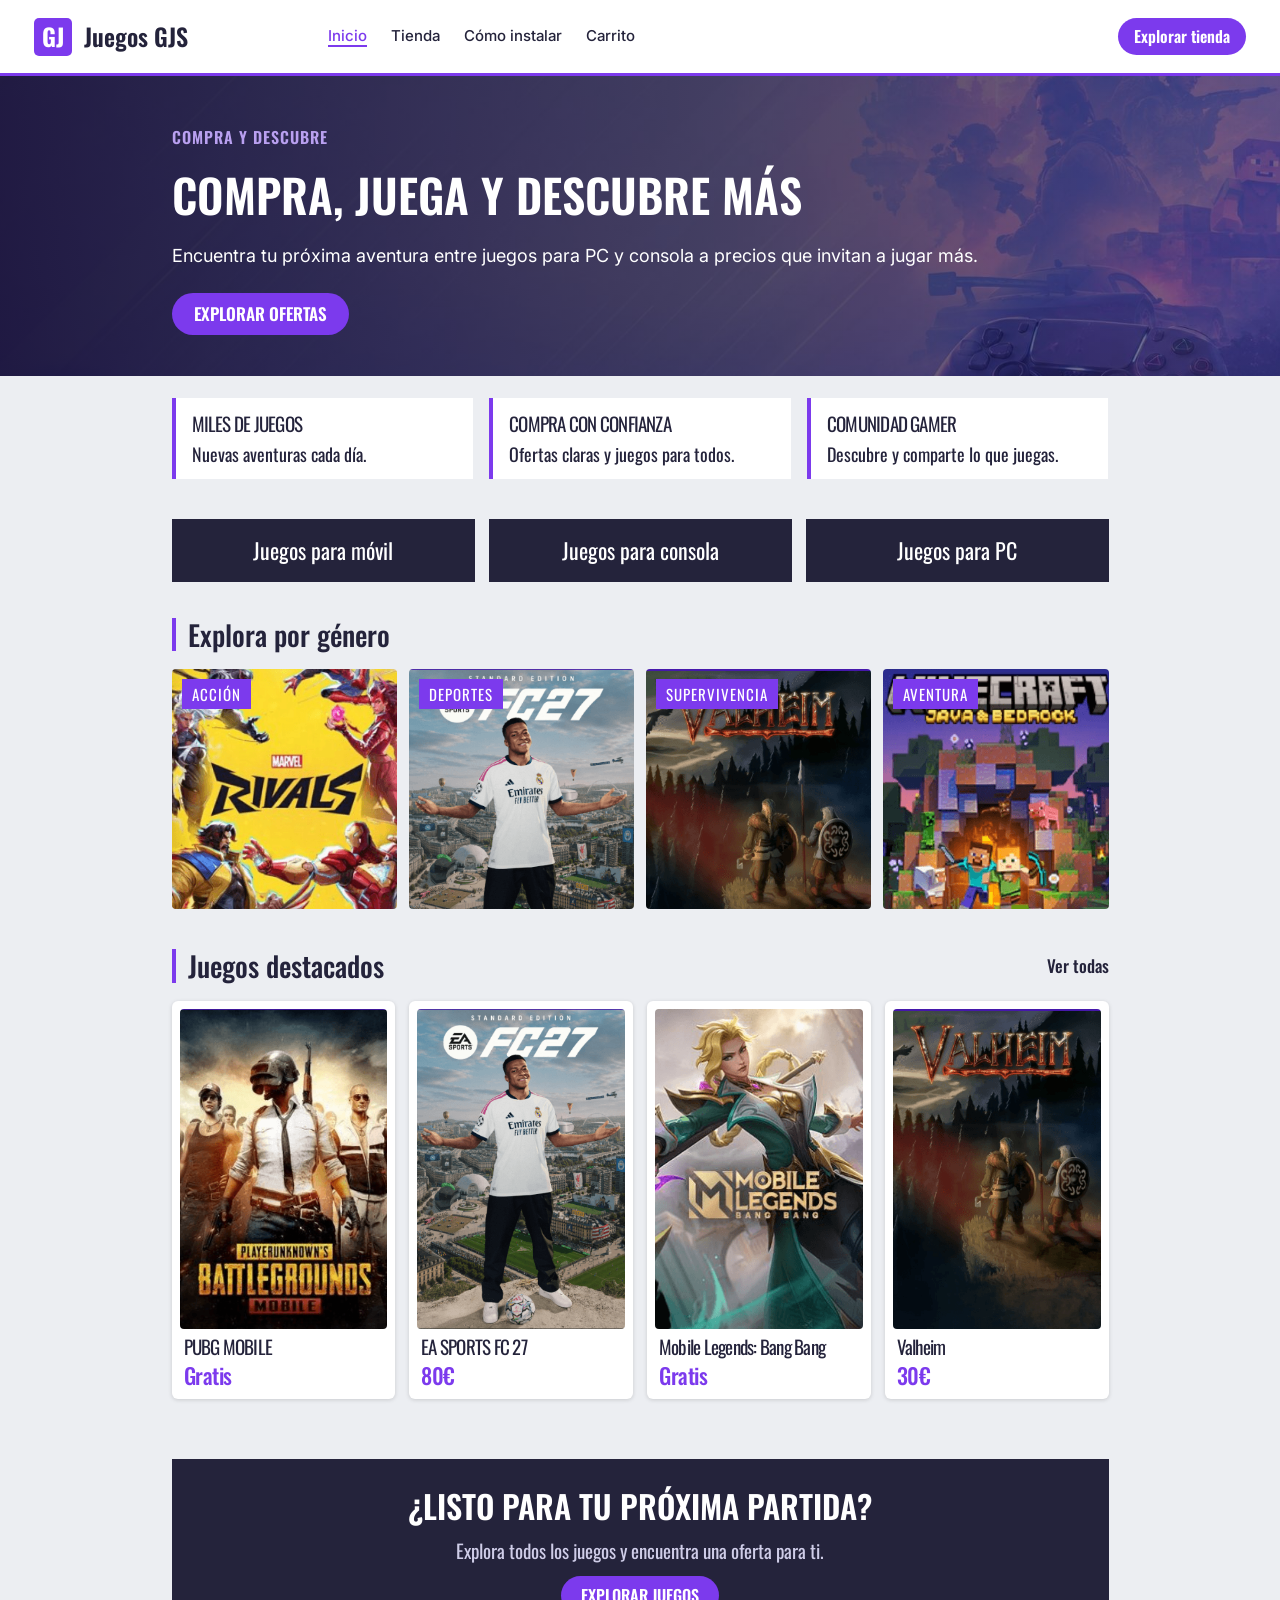
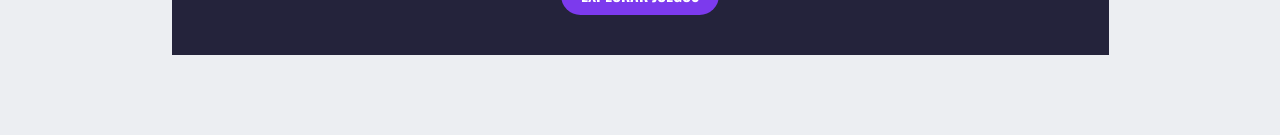
==== index.html @ 63f69f11 "Web Prueba Completa" ====
<!DOCTYPE html>
<html lang="es">
<head>
  <meta charset="UTF-8">
  <meta name="viewport" content="width=device-width, initial-scale=1.0">
  <title>Game / Drop — videojuegos a mejor precio</title>
  <link rel="preconnect" href="https://fonts.googleapis.com">
  <link rel="preconnect" href="https://fonts.gstatic.com" crossorigin>
  <link href="https://fonts.googleapis.com/css2?family=Inter:wght@400;500&family=Oswald:wght@400;500;600;700&display=swap" rel="stylesheet">
  <link rel="stylesheet" href="styles.css?v=2">
</head>
<body>


  <nav class="nav">
    <a href="index.html" class="logo">
      <span class="logo-icon">GJ</span>
      <span class="logo-text">Juegos GJS</span>
    </a>
    <div class="nav-links">
      <a href="index.html" class="active">Inicio</a>
      <a href="tienda.html">Tienda</a>
      <a href="#">Cómo instalar</a>
      <a href="#">Carrito</a>
    </div>
    <a href="tienda.html" class="btn btn-nav">Explorar tienda</a>
  </nav>


  <header class="hero">
    <div class="container">
      <p class="hero-label">COMPRA Y DESCUBRE</p>
      <h1>COMPRA, JUEGA Y DESCUBRE MÁS</h1>
      <p class="hero-text">Encuentra tu próxima aventura entre juegos para PC y consola a precios que invitan a jugar más.</p>
      <a href="tienda.html" class="btn btn-hero">EXPLORAR OFERTAS</a>
    </div>
  </header>

  <main class="container">


    <section class="features">
      <div class="feature feature-1">
        <h3>MILES DE JUEGOS</h3>
        <p>Nuevas aventuras cada día.</p>
      </div>
      <div class="feature feature-2">
        <h3>COMPRA CON CONFIANZA</h3>
        <p>Ofertas claras y juegos para todos.</p>
      </div>
      <div class="feature feature-3">
        <h3>COMUNIDAD GAMER</h3>
        <p>Descubre y comparte lo que juegas.</p>
      </div>
    </section>


    <section class="platforms">
      <a href="juego-pubg-mobile.html" class="platform"><h2>Juegos para móvil</h2></a>
      <a href="juego-pubg-mobile.html" class="platform"><h2>Juegos para consola</h2></a>
      <a href="juego-pubg-mobile.html" class="platform"><h2>Juegos para PC</h2></a>
    </section>


    <section class="genres">
      <h2 class="section-title">Explora por género</h2>
      <div class="genre-grid">
        <a href="juego-pubg-mobile.html" class="genre">
          <img src="img/accion.png" alt="Marvel Rivals">
          <mark>ACCIÓN</mark>
        </a>
        <a href="juego-pubg-mobile.html" class="genre">
          <img src="img/fc27.png" alt="EA Sports FC 27" class="top">
          <mark>DEPORTES</mark>
        </a>
        <a href="juego-pubg-mobile.html" class="genre">
          <img src="img/valheim.png" alt="Valheim" class="top">
          <mark>SUPERVIVENCIA</mark>
        </a>
        <a href="juego-pubg-mobile.html" class="genre">
          <img src="img/minecraft.png" alt="Minecraft" class="top">
          <mark>AVENTURA</mark>
        </a>
      </div>
    </section>

    <section class="featured">
      <div class="section-head">
        <h2 class="section-title">Juegos destacados</h2>
        <a href="tienda.html" class="see-all">Ver todas</a>
      </div>
      <div class="game-grid">
        <a href="juego-pubg-mobile.html" class="game">
          <img src="img/pubg.png" alt="PUBG Mobile">
          <h3>PUBG MOBILE</h3>
          <p>Gratis</p>
        </a>
        <a href="juego-pubg-mobile.html" class="game">
          <img src="img/fc27.png" alt="EA Sports FC 27">
          <h3>EA SPORTS FC 27</h3>
          <p>80€</p>
        </a>
        <a href="juego-pubg-mobile.html" class="game">
          <img src="img/mobile-legends.png" alt="Mobile Legends: Bang Bang">
          <h3>Mobile Legends: Bang Bang</h3>
          <p>Gratis</p>
        </a>
        <a href="juego-pubg-mobile.html" class="game">
          <img src="img/valheim.png" alt="Valheim">
          <h3>Valheim</h3>
          <p>30€</p>
        </a>
      </div>
    </section>

    <section class="cta">
      <h2>¿LISTO PARA TU PRÓXIMA PARTIDA?</h2>
      <p>Explora todos los juegos y encuentra una oferta para ti.</p>
      <a href="tienda.html" class="btn btn-cta">EXPLORAR JUEGOS</a>
    </section>

  </main>

</body>
</html>
---- styles.css ----
* {
  margin: 0;
  padding: 0;
  box-sizing: border-box;
}

body {
  background: #dde3e9;
  color: #24233b;
  font-family: "Oswald", sans-serif;
  line-height: 1.2;
}

a {
  color: inherit;
  text-decoration: none;
}

img {
  display: block;
  width: 100%;
  object-fit: cover;
  border-radius: 4px;
}

.container {
  max-width: 1009px;
  margin: 0 auto;
  padding: 0 36px;
}

.btn {
  display: inline-block;
  background: #7c3aed;
  color: #fff;
  font-family: "Oswald", sans-serif;
  font-weight: 600;
}

.btn:hover {
  background: #6d28d9;
  text-decoration: underline;
}

.btn-nav {
  padding: 9px 16px;
  font-size: 16px;
  border-radius: 4px;
}

.btn-hero {
  padding: 11px 22px;
  font-size: 17px;
  border-radius: 3px;
}

.btn-cta {
  padding: 10px 20px;
  font-size: 16px;
  border-radius: 3px;
}

.nav {
  height: 76px;
  padding: 0 34px;
  background: #eceff3;
  border-bottom: 1px solid #cfd5dc;
  display: flex;
  align-items: center;
  justify-content: space-between;
}

.logo {
  display: flex;
  align-items: center;
  gap: 12px;
}

.logo-icon {
  width: 38px;
  height: 38px;
  background: #7c3aed;
  color: #fff;
  border-radius: 5px;
  font-size: 24px;
  font-weight: 700;
  display: flex;
  align-items: center;
  justify-content: center;
}

.logo-text {
  font-size: 24px;
  font-weight: 600;
}

.nav-links {
  display: flex;
  gap: 24px;
  margin-left: 140px;
  margin-right: auto;
}

.nav-links a {
  font-family: "Inter", sans-serif;
  font-size: 15px;
  font-weight: 500;
}

.nav-links a.active,
.nav-links a:hover {
  color: #7c3aed;
}

.hero {
  height: 330px;
  padding-top: 56px;
  background: url("img/hero.jpg") center / cover no-repeat;
  color: #fff;
}

.hero-label {
  color: #b9a0f0;
  font-size: 16px;
  font-weight: 600;
  letter-spacing: 1px;
}

.hero h1 {
  margin-top: 22px;
  font-size: 54px;
  font-weight: 700;
  line-height: 1.1;
}

.hero-text {
  margin-top: 22px;
  font-family: "Inter", sans-serif;
  font-size: 18px;
  line-height: 1.6;
}

.btn-hero {
  margin-top: 22px;
}

.features {
  margin-top: 22px;
  display: grid;
  grid-template-columns: repeat(3, 1fr);
  gap: 14px;
}

.feature {
  padding: 14px 16px;
  border: 1px solid #8a7fb8;
  border-radius: 4px;
}

.feature h3 {
  font-size: 19px;
  font-weight: 400;
  line-height: 1.25;
  letter-spacing: -0.76px;
}

.feature p {
  margin-top: 8px;
  font-size: 18px;
}

.platforms {
  margin-top: 40px;
  display: grid;
  grid-template-columns: repeat(3, 1fr);
  gap: 14px;
}

.platform {
  padding: 18px 20px;
  border: 1px solid #555;
  border-radius: 4px;
}

.platform h2 {
  font-size: 24px;
  font-weight: 500;
}

.section-title {
  font-size: 28px;
  font-weight: 600;
}

.genres {
  margin-top: 36px;
}

.genre-grid {
  margin-top: 18px;
  display: grid;
  grid-template-columns: repeat(4, 1fr);
  gap: 12px;
}

.genre {
  position: relative;
}

.genre img {
  height: 280px;
}

.genre img.top {
  object-position: 50% 0%;
}

.genre mark {
  position: absolute;
  left: 10px;
  bottom: 10px;
  padding: 6px 10px;
  background: #333b47;
  color: #fff;
  font-size: 20px;
  font-weight: 500;
}

.featured {
  margin-top: 40px;
}

main.container {
  padding-bottom: 80px;
}

.section-head {
  display: flex;
  justify-content: space-between;
  align-items: center;
}

.see-all {
  font-size: 17px;
  font-weight: 500;
}

.game-grid {
  margin-top: 18px;
  display: grid;
  grid-template-columns: repeat(4, 1fr);
  gap: 20px 14px;
}

.game img {
  height: 350px;
}

.game h3 {
  margin-top: 6px;
  font-size: 19px;
  font-weight: 400;
  line-height: 1.25;
  letter-spacing: -0.76px;
}

.game p {
  margin-top: 4px;
  font-size: 22px;
  font-weight: 500;
  line-height: 1.1;
  letter-spacing: -0.46px;
}

.cta {
  margin-top: 60px;
  padding: 28px 30px 40px;
  background: #e6e0f5;
  border: 1px solid #d0cbe3;
  border-radius: 4px;
}

.cta h2 {
  font-size: 32px;
  font-weight: 600;
}

.cta p {
  margin: 14px 0;
  color: #5d6074;
  font-size: 19px;
}

.box {
  background: #fff;
  border: 1px solid #cdd1da;
  border-radius: 4px;
}

.shop {
  padding-top: 38px;
}

.page-title {
  font-size: 25px;
  font-weight: 600;
  letter-spacing: -1px;
}

.page-subtitle {
  margin-top: 18px;
  color: #5d6074;
  font-size: 18px;
}

.search {
  display: block;
  width: 100%;
  margin-top: 18px;
  padding: 10px 14px;
  background: #fff;
  border: 1px solid #c4c8d2;
  border-radius: 3px;
  color: #24233b;
  font-family: "Oswald", sans-serif;
  font-size: 18px;
  line-height: 24px;
  outline: none;
}

.search::placeholder {
  color: #6b6d80;
}

.shop-layout {
  margin-top: 18px;
  display: grid;
  grid-template-columns: 220px 1fr;
  gap: 18px;
  align-items: start;
}

.filters .box {
  padding: 14px;
  margin-bottom: 14px;
}

.filters h3 {
  font-size: 18px;
  font-weight: 600;
}

.filters select {
  width: 100%;
  height: 40px;
  margin-top: 10px;
  padding: 0 10px;
  background: #e4e8ef;
  border: 1px solid rgba(136, 136, 136, 0.1);
  border-radius: 3px;
  color: #24233b;
  font-family: "Inter", sans-serif;
  font-size: 14px;
  font-weight: 500;
}

.filters p {
  margin-top: 12px;
  color: #5d6074;
  font-size: 18px;
  line-height: 1.8;
}

.shop-grid {
  margin-top: 0;
  grid-template-columns: repeat(3, 1fr);
  gap: 18px 14px;
}

.shop-grid .game img {
  height: 360px;
}

.detail {
  padding-top: 31px;
}

.breadcrumb {
  display: inline-block;
  font-size: 16px;
  font-weight: 500;
  line-height: 24px;
}

.detail-top {
  margin-top: 24px;
  display: grid;
  grid-template-columns: 334px 1fr;
  gap: 34px;
  align-items: start;
}

.cover {
  height: 460px;
  border-radius: 4px;
}

.detail-info {
  padding: 22px;
  background: #eceff3;
  border: 1px solid #cdd1da;
  border-radius: 4px;
}

.platform-label {
  color: #7c3aed;
  font-size: 18px;
  font-weight: 500;
}

.detail-info h1 {
  margin-top: 16px;
  font-size: 40px;
  font-weight: 600;
  line-height: 1.15;
}

.price {
  margin-top: 15px;
  font-size: 23px;
  font-weight: 600;
  line-height: 1.1;
  letter-spacing: -0.46px;
}

.btn-block {
  display: block;
  margin-top: 16px;
  padding: 10px;
  border-radius: 3px;
  font-size: 17px;
  text-align: center;
}

.description {
  margin-top: 22px;
  padding: 22px;
}

.description h2 {
  font-size: 27px;
  font-weight: 600;
}

.description p {
  margin-top: 13px;
  color: #5d6074;
  font-family: "Inter", sans-serif;
  font-size: 16px;
  line-height: 1.6;
}

.specs {
  margin-top: 22px;
  display: grid;
  grid-template-columns: 1fr 1fr;
  gap: 14px;
}

.specs .box {
  padding: 16px 18px;
}

.specs h3 {
  color: #5d6074;
  font-size: 17px;
  font-weight: 600;
}

.specs p {
  margin-top: 9px;
  font-size: 21px;
  font-weight: 500;
}

.more {
  margin-top: 30px;
}

.more h2 {
  font-size: 28px;
  font-weight: 600;
}

.more .game-grid {
  margin-top: 17px;
}

body {
  background: #eceef2;
}

.btn,
.btn-nav,
.btn-hero,
.btn-cta,
.btn-block {
  border-radius: 999px;
}

.nav {
  background: #fff;
  border-bottom: 3px solid #7c3aed;
}

.nav-links a.active {
  border-bottom: 2px solid #7c3aed;
}

.hero {
  height: 300px;
  padding-top: 52px;
  background-image: linear-gradient(90deg, rgba(20, 10, 50, 0.85), rgba(20, 10, 50, 0.25)), url("img/hero.jpg");
}

.hero h1 {
  font-size: 46px;
  font-weight: 600;
}

.features {
  gap: 16px;
}

.feature {
  background: #fff;
  border: none;
  border-left: 4px solid #7c3aed;
  border-radius: 0;
}

.platform {
  background: #24233b;
  color: #fff;
  border: none;
  border-radius: 0;
  text-align: center;
}

.platform h2 {
  font-size: 22px;
  font-weight: 400;
}

.platform:hover {
  background: #7c3aed;
}

.section-title {
  font-weight: 500;
  border-left: 4px solid #7c3aed;
  padding-left: 12px;
}

.genre img {
  height: 240px;
}

.genre mark {
  top: 10px;
  bottom: auto;
  background: #7c3aed;
  font-size: 15px;
  font-weight: 400;
  letter-spacing: 1px;
}

.game {
  display: block;
  padding: 8px 8px 12px;
  background: #fff;
  border-radius: 6px;
  box-shadow: 0 1px 4px rgba(0, 0, 0, 0.15);
}

.game img {
  height: 320px;
}

.shop-grid .game img {
  height: 320px;
}

.game h3,
.game p {
  padding: 0 4px;
}

.game p {
  color: #7c3aed;
}

.cta {
  background: #24233b;
  border: none;
  border-radius: 0;
  color: #fff;
  text-align: center;
}

.cta p {
  color: #cfcde8;
}

.box {
  border: none;
  box-shadow: 0 1px 4px rgba(0, 0, 0, 0.12);
}

.detail-info {
  background: #fff;
  border: none;
  border-radius: 0;
  box-shadow: 0 1px 4px rgba(0, 0, 0, 0.12);
}

.detail-info .price {
  color: #7c3aed;
}

.cover {
  border-radius: 0;
}

.search {
  border-radius: 999px;
  padding-left: 20px;
}
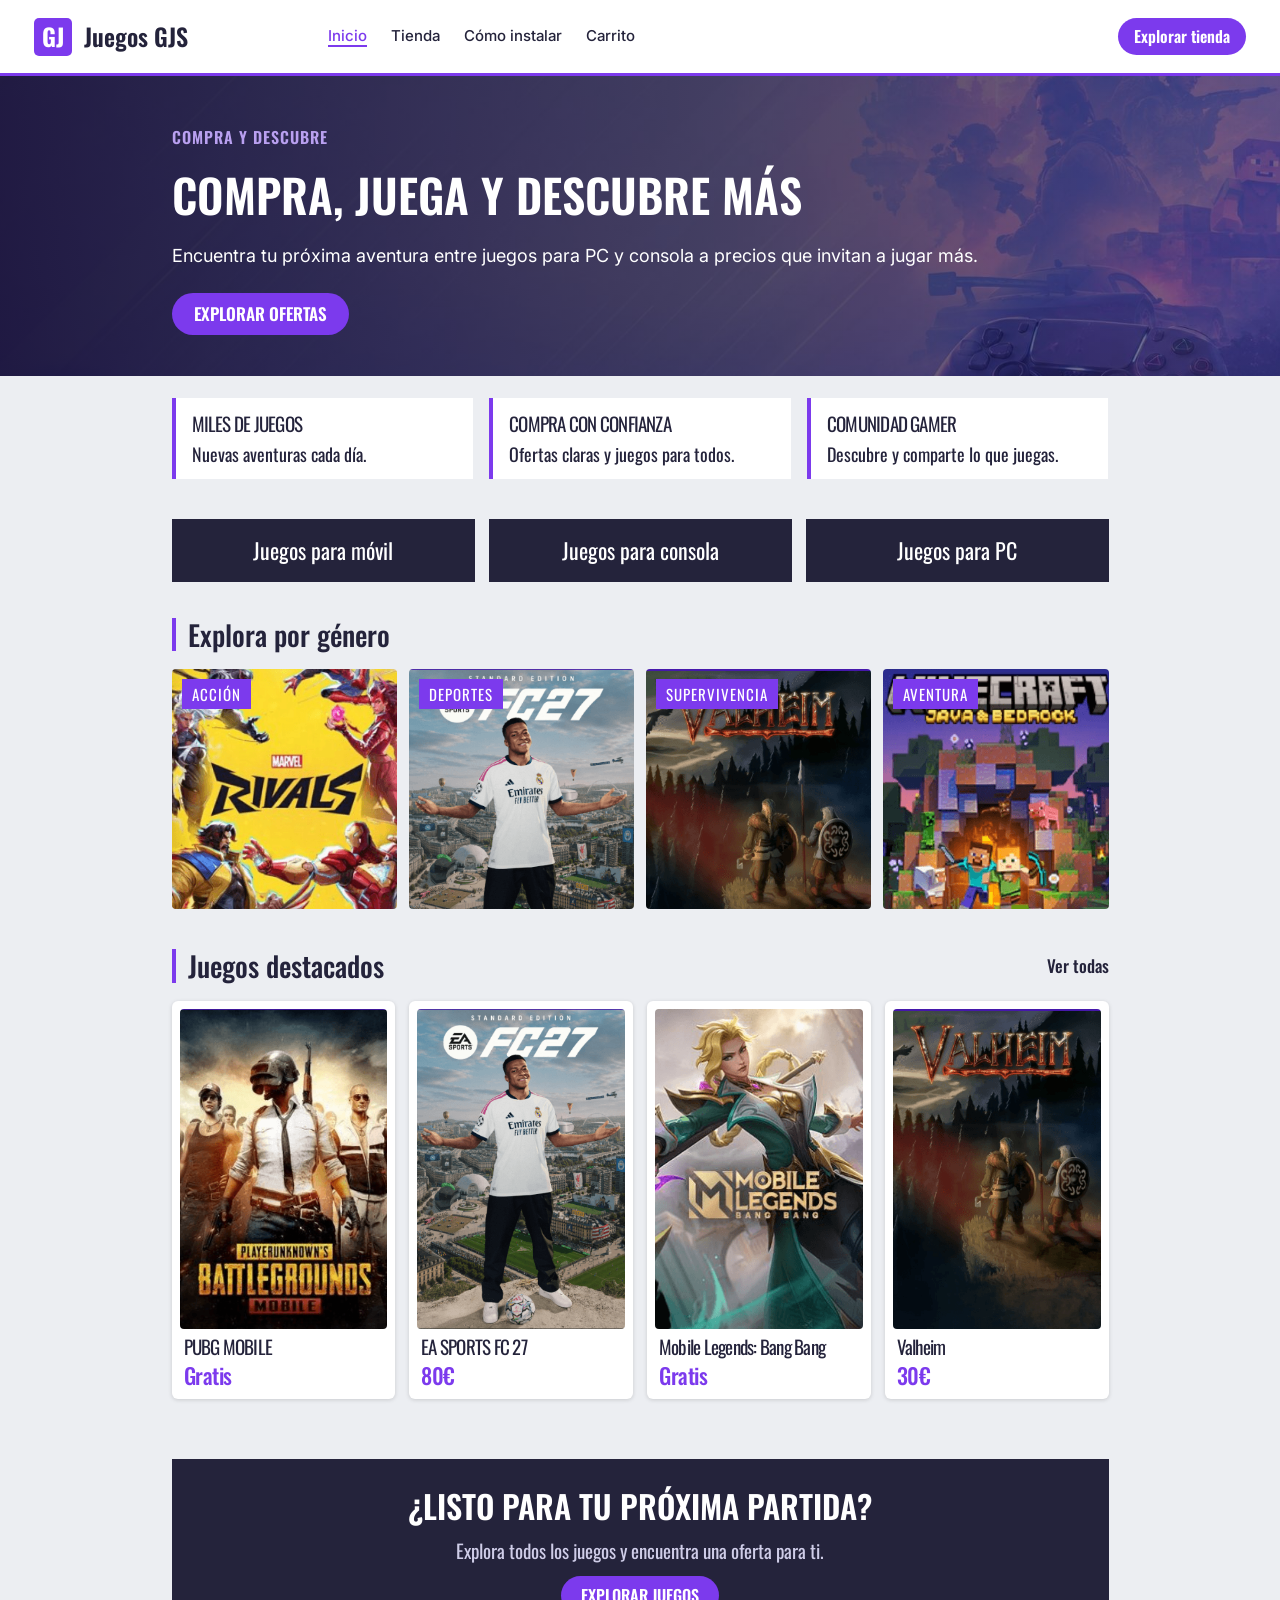
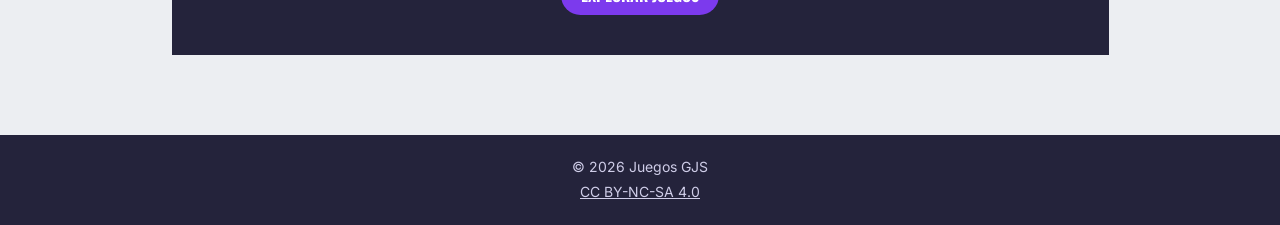
==== commit 460aca9d: "Añade footer con licencia CC, favicon y logo" ====
--- a/index.html
+++ b/index.html
@@ -8,6 +8,8 @@
   <link rel="preconnect" href="https://fonts.gstatic.com" crossorigin>
   <link href="https://fonts.googleapis.com/css2?family=Inter:wght@400;500&family=Oswald:wght@400;500;600;700&display=swap" rel="stylesheet">
   <link rel="stylesheet" href="styles.css?v=2">
+  <link rel="icon" href="favicon.ico" sizes="any">
+  <link rel="icon" href="img/logo.svg" type="image/svg+xml">
 </head>
 <body>
 
@@ -121,5 +123,12 @@
 
   </main>
 
+  <footer class="footer">
+    <p>&copy; 2026 Juegos GJS</p>
+    <p class="license">
+      <a href="https://creativecommons.org/licenses/by-nc-sa/4.0/" target="_blank" rel="license noopener noreferrer">CC BY-NC-SA 4.0</a>
+    </p>
+  </footer>
+
 </body>
 </html>
--- a/styles.css
+++ b/styles.css
@@ -636,3 +636,20 @@
   border-radius: 999px;
   padding-left: 20px;
 }
+
+.footer {
+  padding: 24px 36px;
+  background: #24233b;
+  color: #cfcde8;
+  font-family: "Inter", sans-serif;
+  font-size: 14px;
+  text-align: center;
+}
+
+.footer .license {
+  margin-top: 8px;
+}
+
+.footer a {
+  text-decoration: underline;
+}
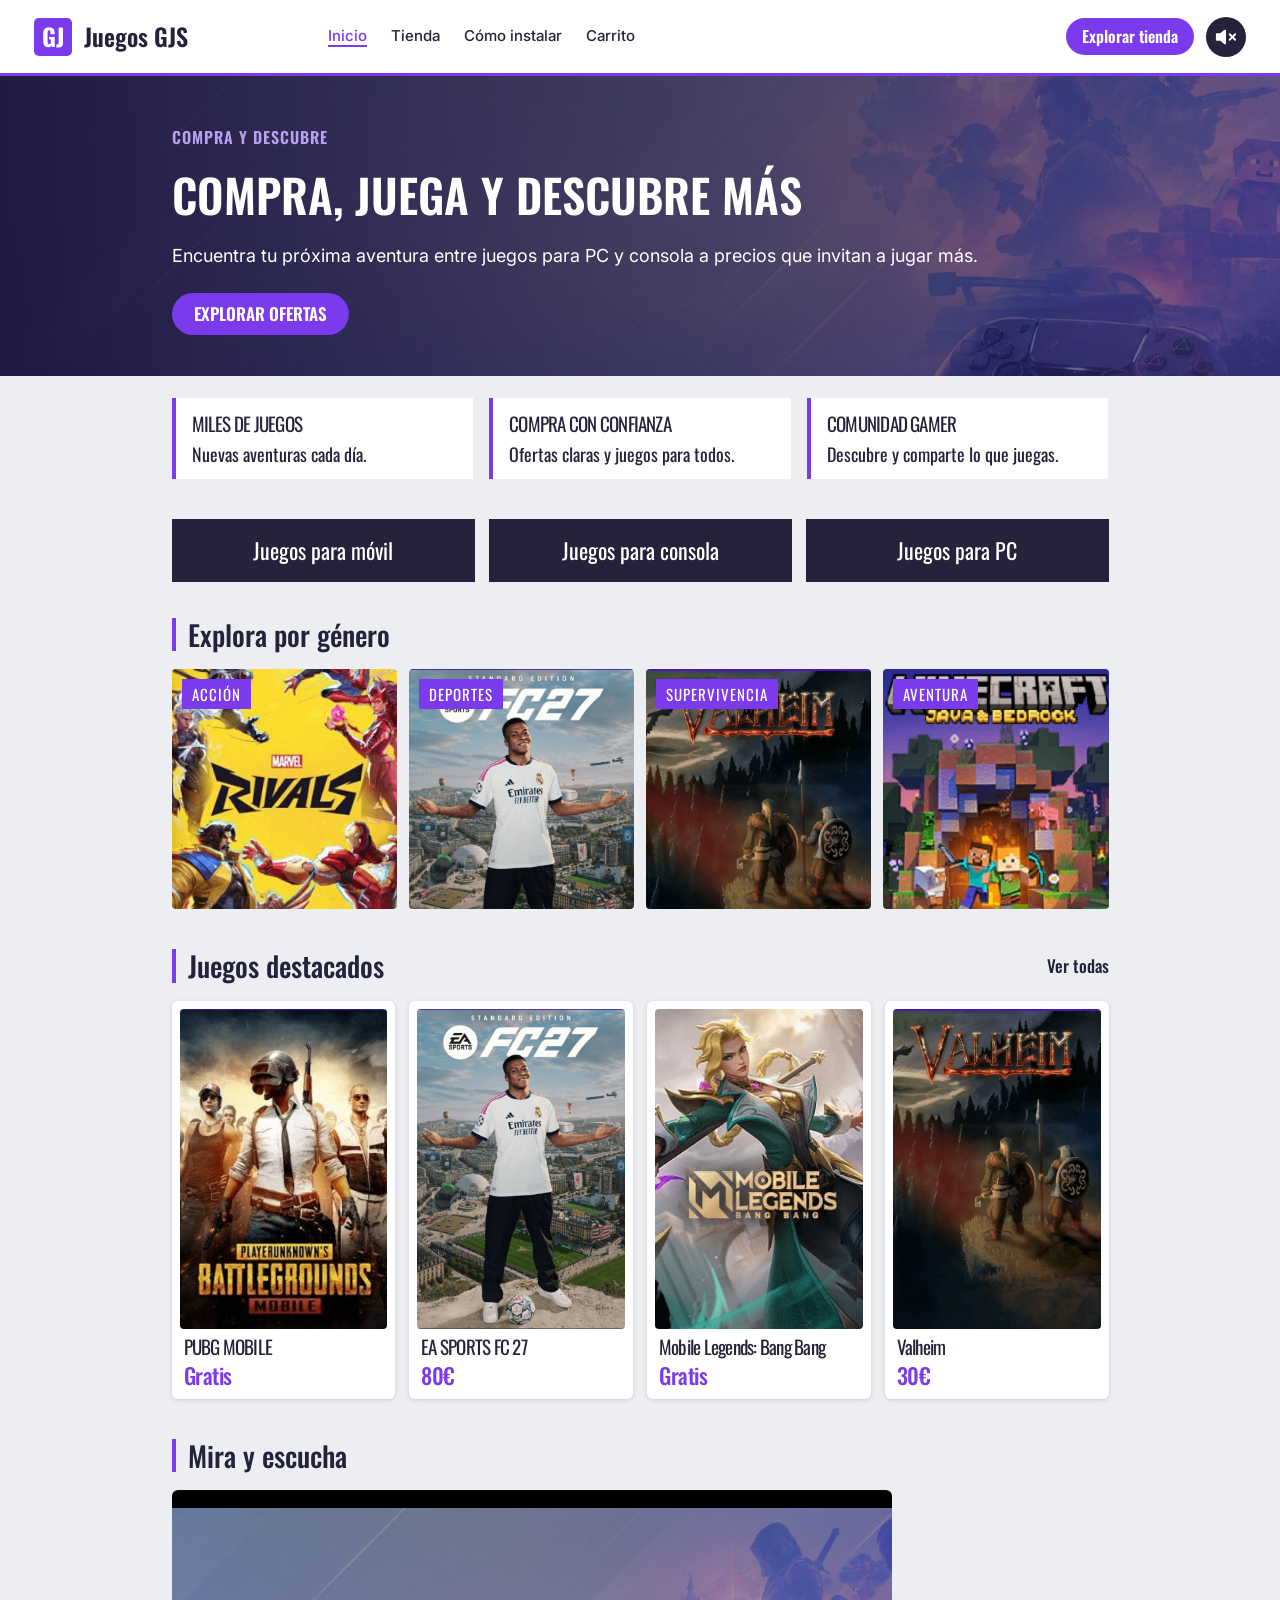
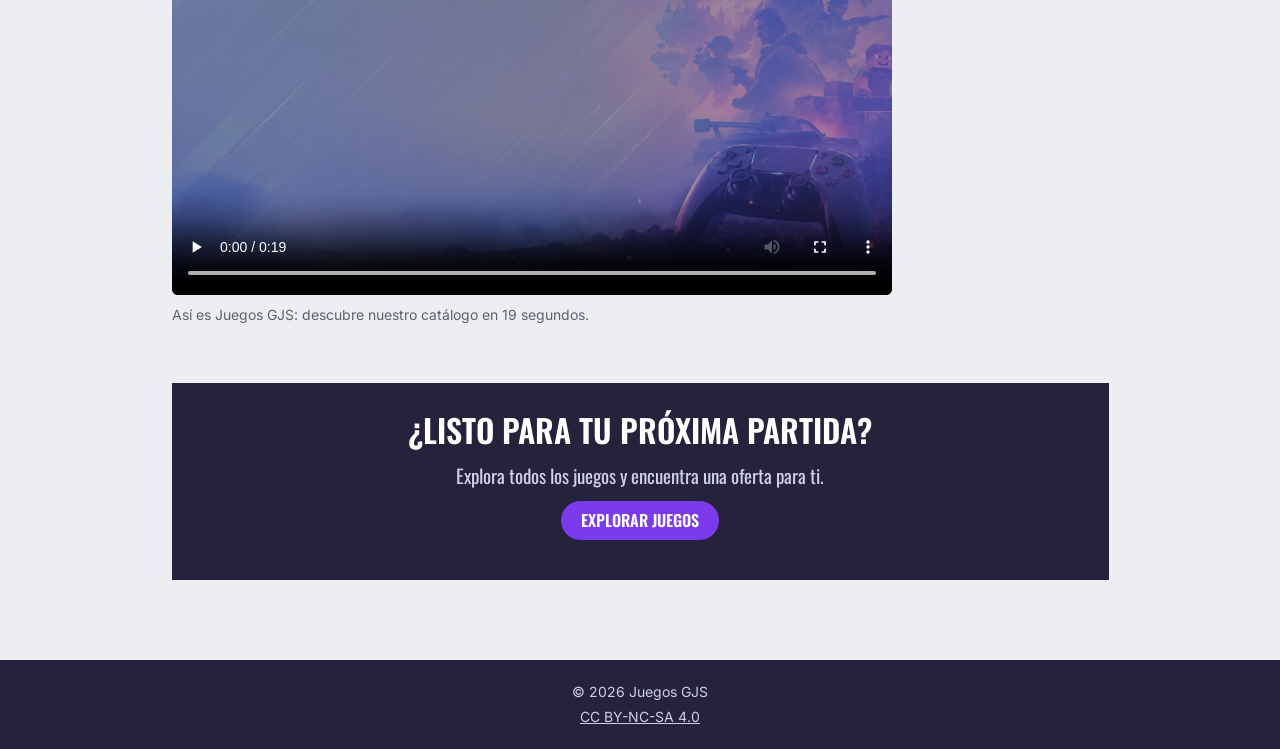
==== commit 81e46075: "Práctica 6: multimedia (vídeo y música con botón) y diseño responsive" ====
--- a/index.html
+++ b/index.html
@@ -7,7 +7,7 @@
   <link rel="preconnect" href="https://fonts.googleapis.com">
   <link rel="preconnect" href="https://fonts.gstatic.com" crossorigin>
   <link href="https://fonts.googleapis.com/css2?family=Inter:wght@400;500&family=Oswald:wght@400;500;600;700&display=swap" rel="stylesheet">
-  <link rel="stylesheet" href="styles.css?v=2">
+  <link rel="stylesheet" href="styles.css?v=3">
   <link rel="icon" href="favicon.ico" sizes="any">
   <link rel="icon" href="img/logo.svg" type="image/svg+xml">
 </head>
@@ -26,6 +26,16 @@
       <a href="#">Carrito</a>
     </div>
     <a href="tienda.html" class="btn btn-nav">Explorar tienda</a>
+    <button class="music-toggle" id="music-toggle" type="button" aria-pressed="false" aria-label="Activar música">
+      <svg viewBox="0 0 24 24" width="22" height="22" fill="none" stroke="currentColor" stroke-width="2" stroke-linecap="round" stroke-linejoin="round" aria-hidden="true">
+        <path d="M11 5 6 9H2v6h4l5 4z" fill="currentColor"/>
+        <g class="wave"><path d="M15.5 8.5a5 5 0 0 1 0 7"/><path d="M19 5a10 10 0 0 1 0 14"/></g>
+        <g class="mute"><path d="m16 9 6 6"/><path d="m22 9-6 6"/></g>
+      </svg>
+    </button>
+    <audio id="bg-music" loop preload="none">
+      <source src="media/musica-ambiental.mp3" type="audio/mpeg">
+    </audio>
   </nav>
 
 
@@ -115,6 +125,20 @@
       </div>
     </section>
 
+    <section class="media">
+      <h2 class="section-title">Mira y escucha</h2>
+      <div class="media-grid media-single">
+        <figure class="media-item">
+          <video controls preload="metadata" poster="img/hero.jpg">
+            <source src="media/presentacion.webm" type="video/webm">
+            <source src="media/presentacion.mp4" type="video/mp4">
+            Tu navegador no soporta vídeo HTML5.
+          </video>
+          <figcaption>Así es Juegos GJS: descubre nuestro catálogo en 19 segundos.</figcaption>
+        </figure>
+      </div>
+    </section>
+
     <section class="cta">
       <h2>¿LISTO PARA TU PRÓXIMA PARTIDA?</h2>
       <p>Explora todos los juegos y encuentra una oferta para ti.</p>
@@ -130,5 +154,6 @@
     </p>
   </footer>
 
+  <script src="music.js"></script>
 </body>
 </html>
--- a/styles.css
+++ b/styles.css
@@ -653,3 +653,206 @@
 .footer a {
   text-decoration: underline;
 }
+
+/* Multimedia */
+.media {
+  margin-top: 40px;
+}
+
+.media-grid {
+  margin-top: 18px;
+  display: grid;
+  grid-template-columns: 2fr 1fr;
+  gap: 20px;
+}
+
+.media-item video {
+  width: 100%;
+  aspect-ratio: 16 / 9;
+  background: #000;
+  border-radius: 6px;
+}
+
+.media-item figcaption {
+  margin-top: 8px;
+  color: #5d6074;
+  font-family: "Inter", sans-serif;
+  font-size: 14px;
+}
+
+.audio-card {
+  padding: 24px 18px;
+  background: #24233b;
+  border-radius: 6px;
+  color: #fff;
+}
+
+.audio-card p {
+  margin-bottom: 16px;
+  font-size: 20px;
+}
+
+.audio-card audio {
+  width: 100%;
+}
+
+/* Responsive: tablet */
+@media (max-width: 900px) {
+  .container {
+    padding: 0 20px;
+  }
+
+  .nav {
+    height: auto;
+    padding: 12px 20px;
+    flex-wrap: wrap;
+    gap: 10px;
+  }
+
+  .nav-links {
+    margin-left: 24px;
+  }
+
+  .hero {
+    height: auto;
+    padding: 40px 0;
+  }
+
+  .hero h1 {
+    font-size: 36px;
+  }
+
+  .genre-grid,
+  .game-grid,
+  .more .game-grid {
+    grid-template-columns: repeat(2, 1fr);
+  }
+
+  .shop-grid {
+    grid-template-columns: repeat(2, 1fr);
+  }
+
+  .shop-layout {
+    grid-template-columns: 1fr;
+  }
+
+  .detail-top {
+    grid-template-columns: 240px 1fr;
+    gap: 20px;
+  }
+
+  .cover {
+    height: 340px;
+  }
+
+  .media-grid {
+    grid-template-columns: 1fr;
+  }
+}
+
+/* Responsive: móvil */
+@media (max-width: 600px) {
+  .nav {
+    justify-content: center;
+  }
+
+  .nav-links {
+    width: 100%;
+    margin: 0;
+    justify-content: center;
+    flex-wrap: wrap;
+    gap: 14px;
+  }
+
+  .btn-nav {
+    display: none;
+  }
+
+  .hero h1 {
+    font-size: 28px;
+  }
+
+  .hero-text {
+    font-size: 16px;
+  }
+
+  .features,
+  .platforms,
+  .specs {
+    grid-template-columns: 1fr;
+  }
+
+  .genre-grid,
+  .game-grid,
+  .shop-grid,
+  .more .game-grid {
+    grid-template-columns: 1fr;
+  }
+
+  .game img,
+  .shop-grid .game img,
+  .genre img {
+    height: 240px;
+  }
+
+  .detail-top {
+    grid-template-columns: 1fr;
+  }
+
+  .cover {
+    height: 300px;
+  }
+
+  .detail-info h1 {
+    font-size: 30px;
+  }
+
+  .cta h2 {
+    font-size: 24px;
+  }
+}
+
+/* Botón de música */
+.music-toggle {
+  margin-left: 12px;
+  width: 40px;
+  height: 40px;
+  display: flex;
+  align-items: center;
+  justify-content: center;
+  background: #24233b;
+  color: #fff;
+  border: none;
+  border-radius: 50%;
+  cursor: pointer;
+}
+
+.music-toggle:hover {
+  background: #7c3aed;
+}
+
+.music-toggle .wave {
+  display: none;
+}
+
+.music-toggle.is-on .wave {
+  display: inline;
+}
+
+.music-toggle.is-on .mute {
+  display: none;
+}
+
+.media-single {
+  grid-template-columns: 1fr;
+}
+
+.media-single .media-item {
+  max-width: 720px;
+}
+
+@media (max-width: 600px) {
+  .music-toggle {
+    margin-left: 0;
+  }
+}
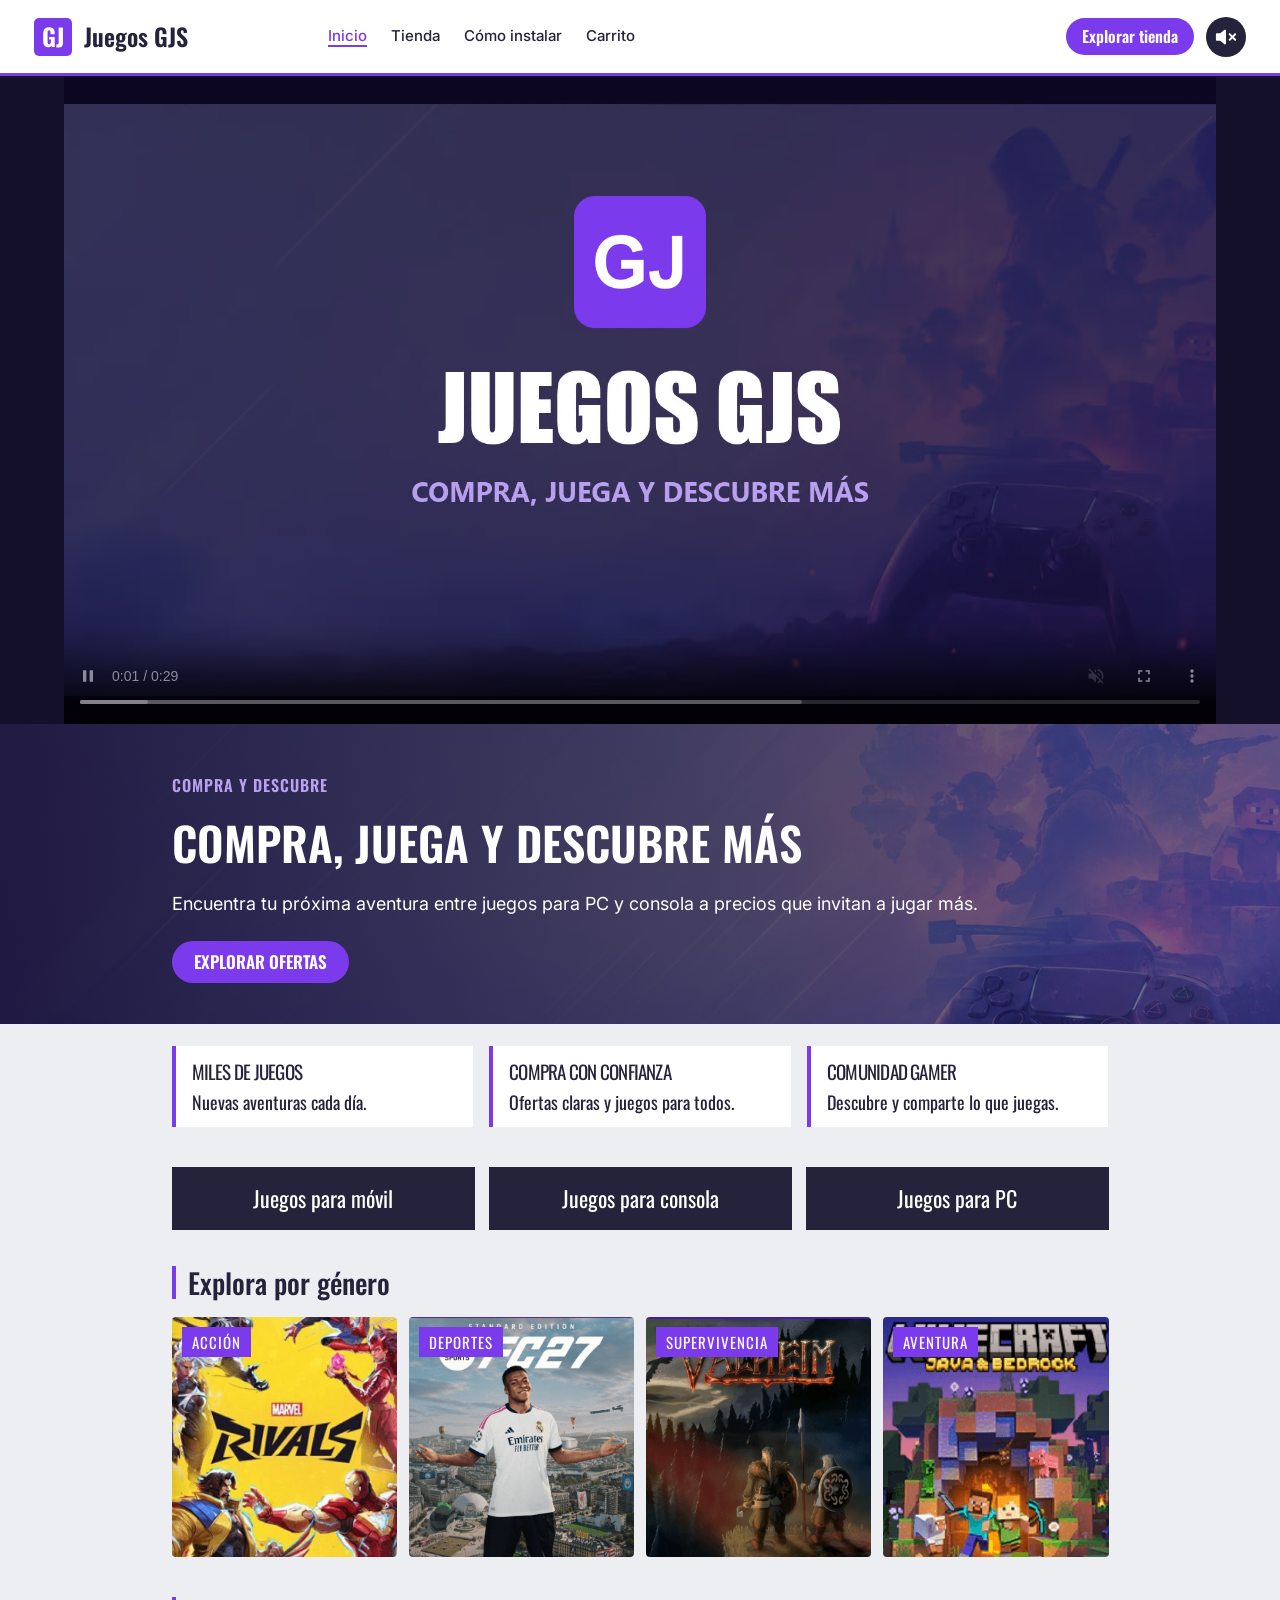
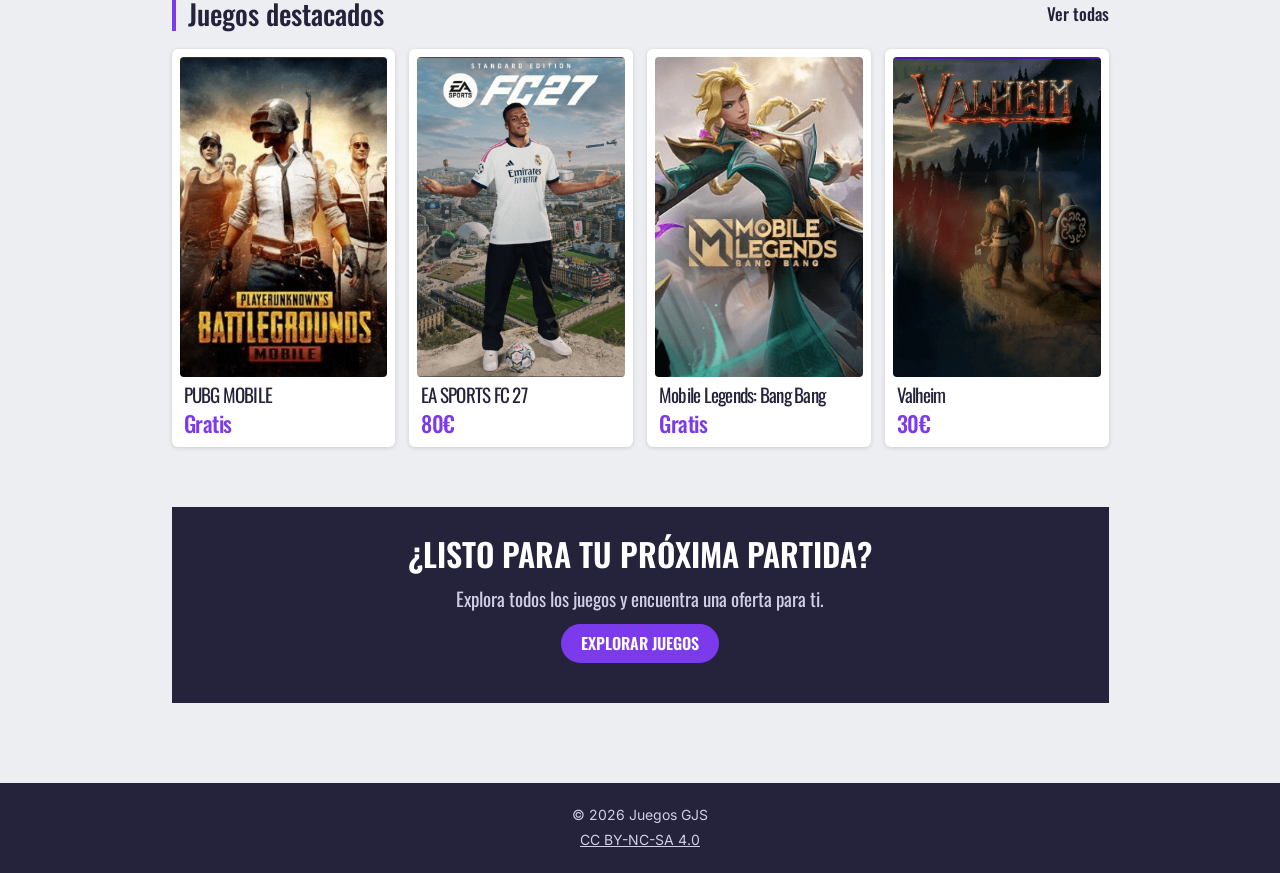
==== commit 1a6404fb: "Vídeo de introducción con capturas reales, música ambiental tranquila" ====
--- a/index.html
+++ b/index.html
@@ -7,7 +7,7 @@
   <link rel="preconnect" href="https://fonts.googleapis.com">
   <link rel="preconnect" href="https://fonts.gstatic.com" crossorigin>
   <link href="https://fonts.googleapis.com/css2?family=Inter:wght@400;500&family=Oswald:wght@400;500;600;700&display=swap" rel="stylesheet">
-  <link rel="stylesheet" href="styles.css?v=3">
+  <link rel="stylesheet" href="styles.css?v=4">
   <link rel="icon" href="favicon.ico" sizes="any">
   <link rel="icon" href="img/logo.svg" type="image/svg+xml">
 </head>
@@ -38,6 +38,14 @@
     </audio>
   </nav>
 
+
+  <section class="intro-video">
+    <video controls autoplay muted loop playsinline preload="auto" poster="img/hero.jpg" aria-label="Vídeo de presentación de Juegos GJS">
+      <source src="media/presentacion.mp4" type="video/mp4">
+      <source src="media/presentacion.webm" type="video/webm">
+      Tu navegador no soporta vídeo HTML5.
+    </video>
+  </section>
 
   <header class="hero">
     <div class="container">
@@ -125,20 +133,6 @@
       </div>
     </section>
 
-    <section class="media">
-      <h2 class="section-title">Mira y escucha</h2>
-      <div class="media-grid media-single">
-        <figure class="media-item">
-          <video controls preload="metadata" poster="img/hero.jpg">
-            <source src="media/presentacion.webm" type="video/webm">
-            <source src="media/presentacion.mp4" type="video/mp4">
-            Tu navegador no soporta vídeo HTML5.
-          </video>
-          <figcaption>Así es Juegos GJS: descubre nuestro catálogo en 19 segundos.</figcaption>
-        </figure>
-      </div>
-    </section>
-
     <section class="cta">
       <h2>¿LISTO PARA TU PRÓXIMA PARTIDA?</h2>
       <p>Explora todos los juegos y encuentra una oferta para ti.</p>
--- a/styles.css
+++ b/styles.css
@@ -655,45 +655,16 @@
 }
 
 /* Multimedia */
-.media {
-  margin-top: 40px;
-}
-
-.media-grid {
-  margin-top: 18px;
-  display: grid;
-  grid-template-columns: 2fr 1fr;
-  gap: 20px;
-}
-
-.media-item video {
-  width: 100%;
+.intro-video {
+  background: #14102a;
+}
+
+.intro-video video {
+  display: block;
+  width: min(100%, calc(72vh * 16 / 9));
+  margin: 0 auto;
   aspect-ratio: 16 / 9;
   background: #000;
-  border-radius: 6px;
-}
-
-.media-item figcaption {
-  margin-top: 8px;
-  color: #5d6074;
-  font-family: "Inter", sans-serif;
-  font-size: 14px;
-}
-
-.audio-card {
-  padding: 24px 18px;
-  background: #24233b;
-  border-radius: 6px;
-  color: #fff;
-}
-
-.audio-card p {
-  margin-bottom: 16px;
-  font-size: 20px;
-}
-
-.audio-card audio {
-  width: 100%;
 }
 
 /* Responsive: tablet */
@@ -745,9 +716,6 @@
     height: 340px;
   }
 
-  .media-grid {
-    grid-template-columns: 1fr;
-  }
 }
 
 /* Responsive: móvil */
@@ -843,14 +811,6 @@
   display: none;
 }
 
-.media-single {
-  grid-template-columns: 1fr;
-}
-
-.media-single .media-item {
-  max-width: 720px;
-}
-
 @media (max-width: 600px) {
   .music-toggle {
     margin-left: 0;
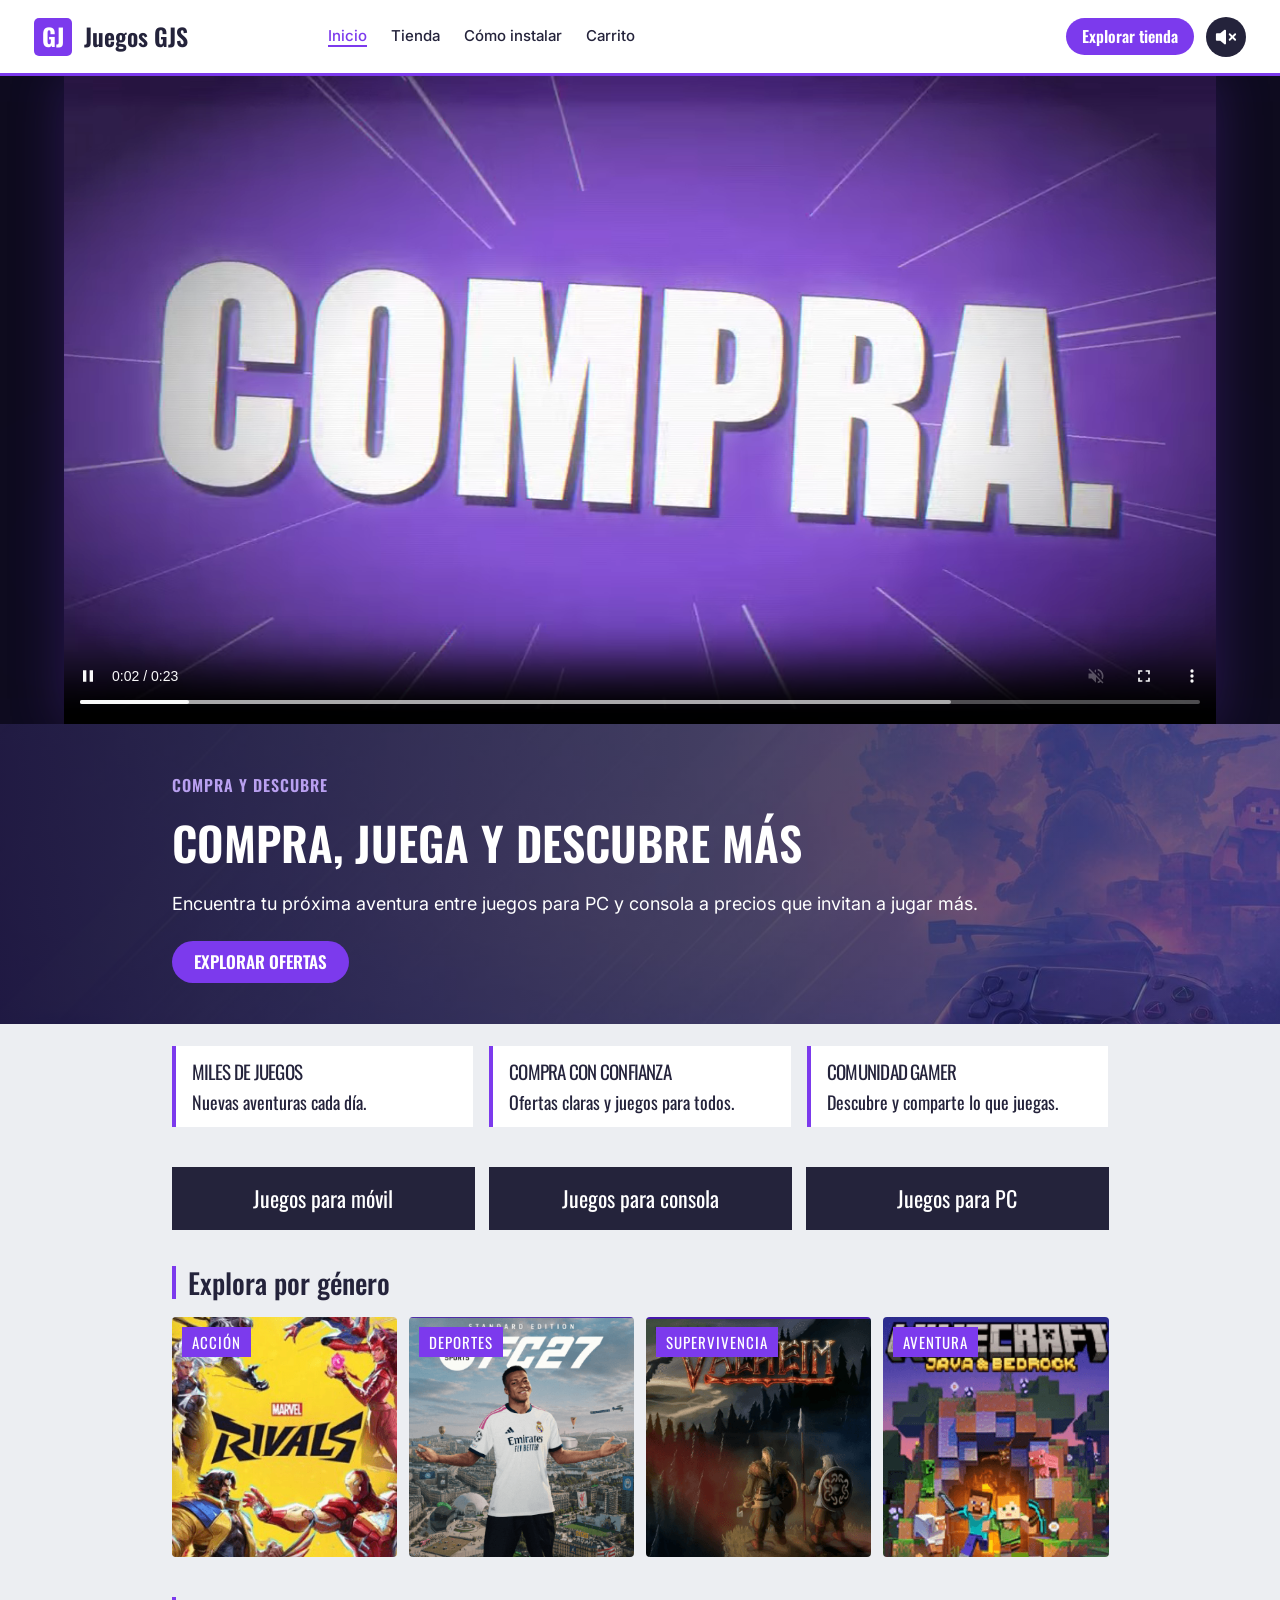
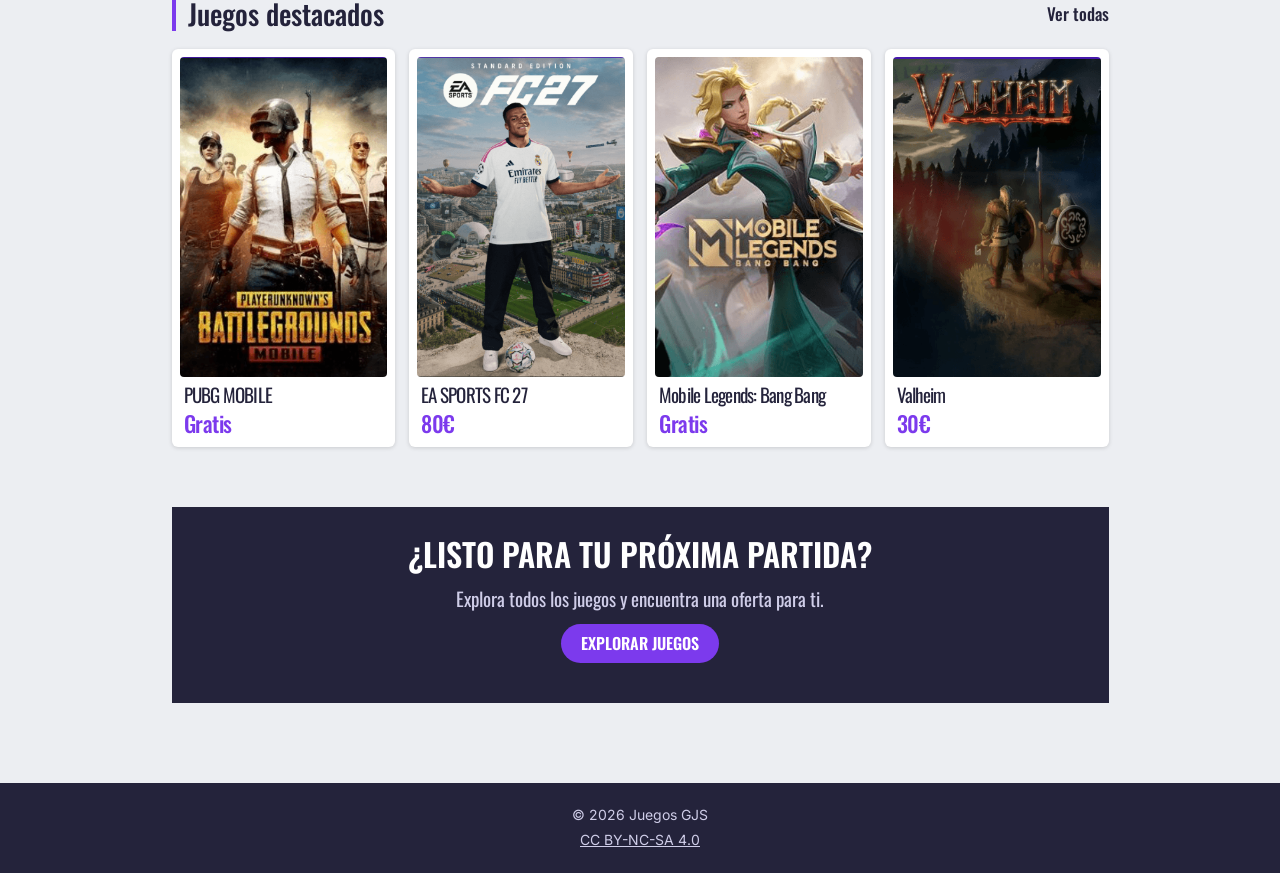
==== commit 6705257e: "Vídeo suavizado, resplandor lateral, README y .gitignore; elimina practica6.md" ====
--- a/index.html
+++ b/index.html
@@ -7,7 +7,7 @@
   <link rel="preconnect" href="https://fonts.googleapis.com">
   <link rel="preconnect" href="https://fonts.gstatic.com" crossorigin>
   <link href="https://fonts.googleapis.com/css2?family=Inter:wght@400;500&family=Oswald:wght@400;500;600;700&display=swap" rel="stylesheet">
-  <link rel="stylesheet" href="styles.css?v=4">
+  <link rel="stylesheet" href="styles.css?v=6">
   <link rel="icon" href="favicon.ico" sizes="any">
   <link rel="icon" href="img/logo.svg" type="image/svg+xml">
 </head>
@@ -40,10 +40,10 @@
 
 
   <section class="intro-video">
+    <canvas class="intro-ambient" width="64" height="36" aria-hidden="true"></canvas>
     <video controls autoplay muted loop playsinline preload="auto" poster="img/hero.jpg" aria-label="Vídeo de presentación de Juegos GJS">
       <source src="media/presentacion.mp4" type="video/mp4">
       <source src="media/presentacion.webm" type="video/webm">
-      Tu navegador no soporta vídeo HTML5.
     </video>
   </section>
 
@@ -149,5 +149,6 @@
   </footer>
 
   <script src="music.js"></script>
+  <script src="ambient.js"></script>
 </body>
 </html>
--- a/styles.css
+++ b/styles.css
@@ -656,7 +656,20 @@
 
 /* Multimedia */
 .intro-video {
+  position: relative;
+  overflow: hidden;
   background: #14102a;
+}
+
+.intro-ambient {
+  position: absolute;
+  inset: 0;
+  width: 100%;
+  height: 100%;
+  object-fit: cover;
+  filter: blur(50px) saturate(1.2) brightness(0.7);
+  opacity: 0.55;
+  transform: scale(1.25);
 }
 
 .intro-video video {
@@ -665,6 +678,9 @@
   margin: 0 auto;
   aspect-ratio: 16 / 9;
   background: #000;
+  position: relative;
+  z-index: 1;
+  box-shadow: 0 0 50px rgba(124, 58, 237, 0.25);
 }
 
 /* Responsive: tablet */
